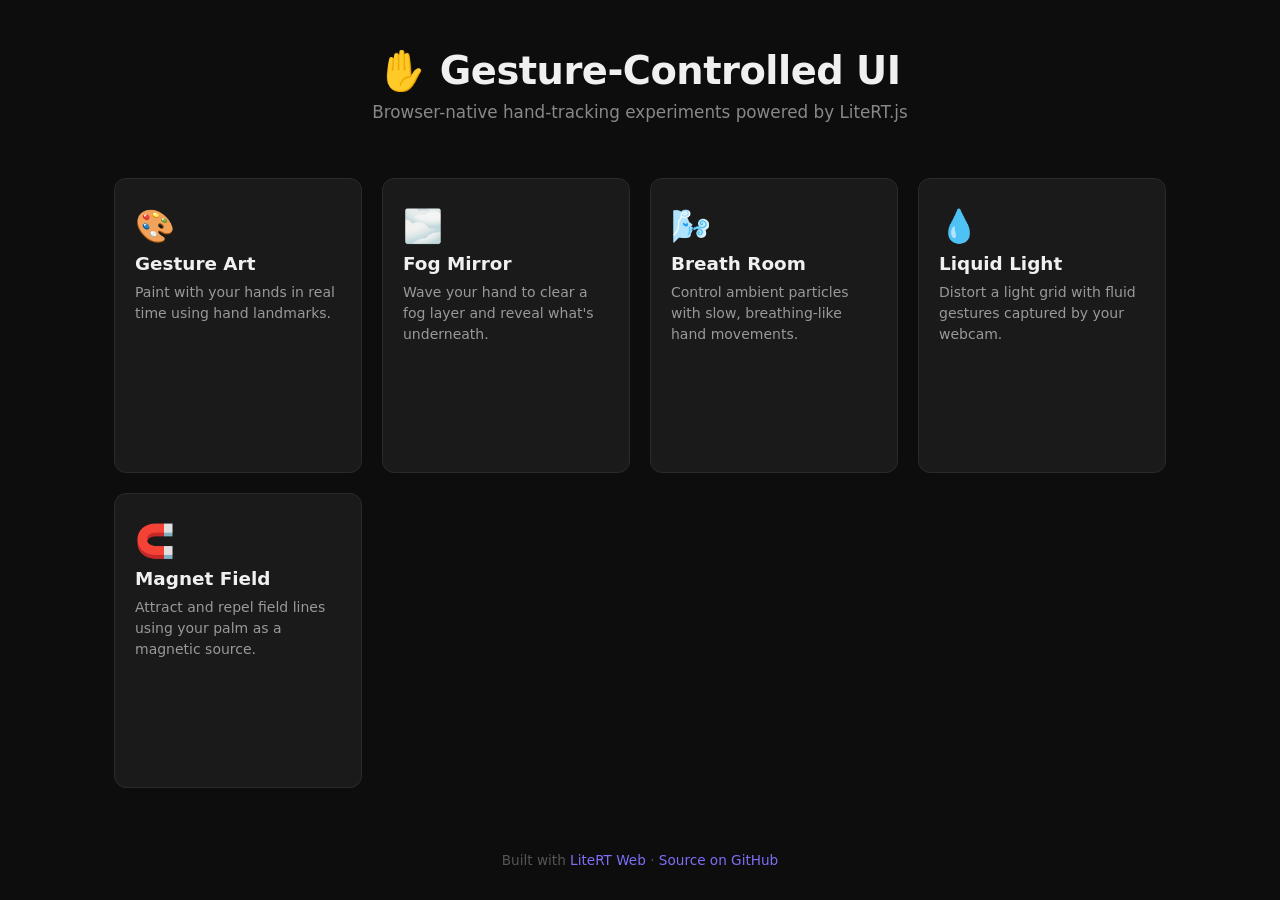
==== index.html @ 1d00eb79 "Initial commit: full gesture-controlled-ui project scaffold" ====
<!DOCTYPE html>
<html lang="en">
<head>
  <meta charset="UTF-8" />
  <meta name="viewport" content="width=device-width, initial-scale=1.0" />
  <title>Gesture-Controlled UI</title>
  <link rel="stylesheet" href="assets/css/main.css" />
</head>
<body>
  <header>
    <h1>✋ Gesture-Controlled UI</h1>
    <p>Browser-native hand-tracking experiments powered by LiteRT.js</p>
  </header>

  <main class="experiment-grid">
    <a class="card" href="experiments/gesture-art.html">
      <span class="emoji">🎨</span>
      <h2>Gesture Art</h2>
      <p>Paint with your hands in real time using hand landmarks.</p>
    </a>
    <a class="card" href="experiments/fog-mirror.html">
      <span class="emoji">🌫️</span>
      <h2>Fog Mirror</h2>
      <p>Wave your hand to clear a fog layer and reveal what's underneath.</p>
    </a>
    <a class="card" href="experiments/breath-room.html">
      <span class="emoji">🌬️</span>
      <h2>Breath Room</h2>
      <p>Control ambient particles with slow, breathing-like hand movements.</p>
    </a>
    <a class="card" href="experiments/liquid-light.html">
      <span class="emoji">💧</span>
      <h2>Liquid Light</h2>
      <p>Distort a light grid with fluid gestures captured by your webcam.</p>
    </a>
    <a class="card" href="experiments/magnet-field.html">
      <span class="emoji">🧲</span>
      <h2>Magnet Field</h2>
      <p>Attract and repel field lines using your palm as a magnetic source.</p>
    </a>
  </main>

  <footer>
    <p>Built with <a href="https://developers.google.com/edge/litert/web/get_started" target="_blank">LiteRT Web</a> · <a href="https://github.com/Lolz365/gesture-controlled-ui" target="_blank">Source on GitHub</a></p>
  </footer>
</body>
</html>
---- assets/css/main.css ----
*, *::before, *::after { box-sizing: border-box; margin: 0; padding: 0; }

body {
  font-family: 'Segoe UI', system-ui, sans-serif;
  background: #0d0d0d;
  color: #f0f0f0;
  min-height: 100vh;
  display: flex;
  flex-direction: column;
}

header {
  text-align: center;
  padding: 3rem 1rem 1.5rem;
}
header h1 { font-size: 2.4rem; letter-spacing: -0.5px; }
header p { color: #888; margin-top: 0.5rem; font-size: 1.05rem; }

.experiment-grid {
  display: grid;
  grid-template-columns: repeat(auto-fill, minmax(220px, 1fr));
  gap: 1.25rem;
  max-width: 1100px;
  margin: 2rem auto;
  padding: 0 1.5rem;
  flex: 1;
}

.card {
  background: #1a1a1a;
  border: 1px solid #2a2a2a;
  border-radius: 12px;
  padding: 1.75rem 1.25rem;
  text-decoration: none;
  color: inherit;
  transition: border-color 0.2s, transform 0.15s;
  display: flex;
  flex-direction: column;
  gap: 0.5rem;
}
.card:hover { border-color: #7c6ff7; transform: translateY(-3px); }
.card .emoji { font-size: 2rem; }
.card h2 { font-size: 1.15rem; }
.card p { font-size: 0.875rem; color: #999; line-height: 1.5; }

footer {
  text-align: center;
  padding: 2rem;
  color: #555;
  font-size: 0.85rem;
}
footer a { color: #7c6ff7; text-decoration: none; }
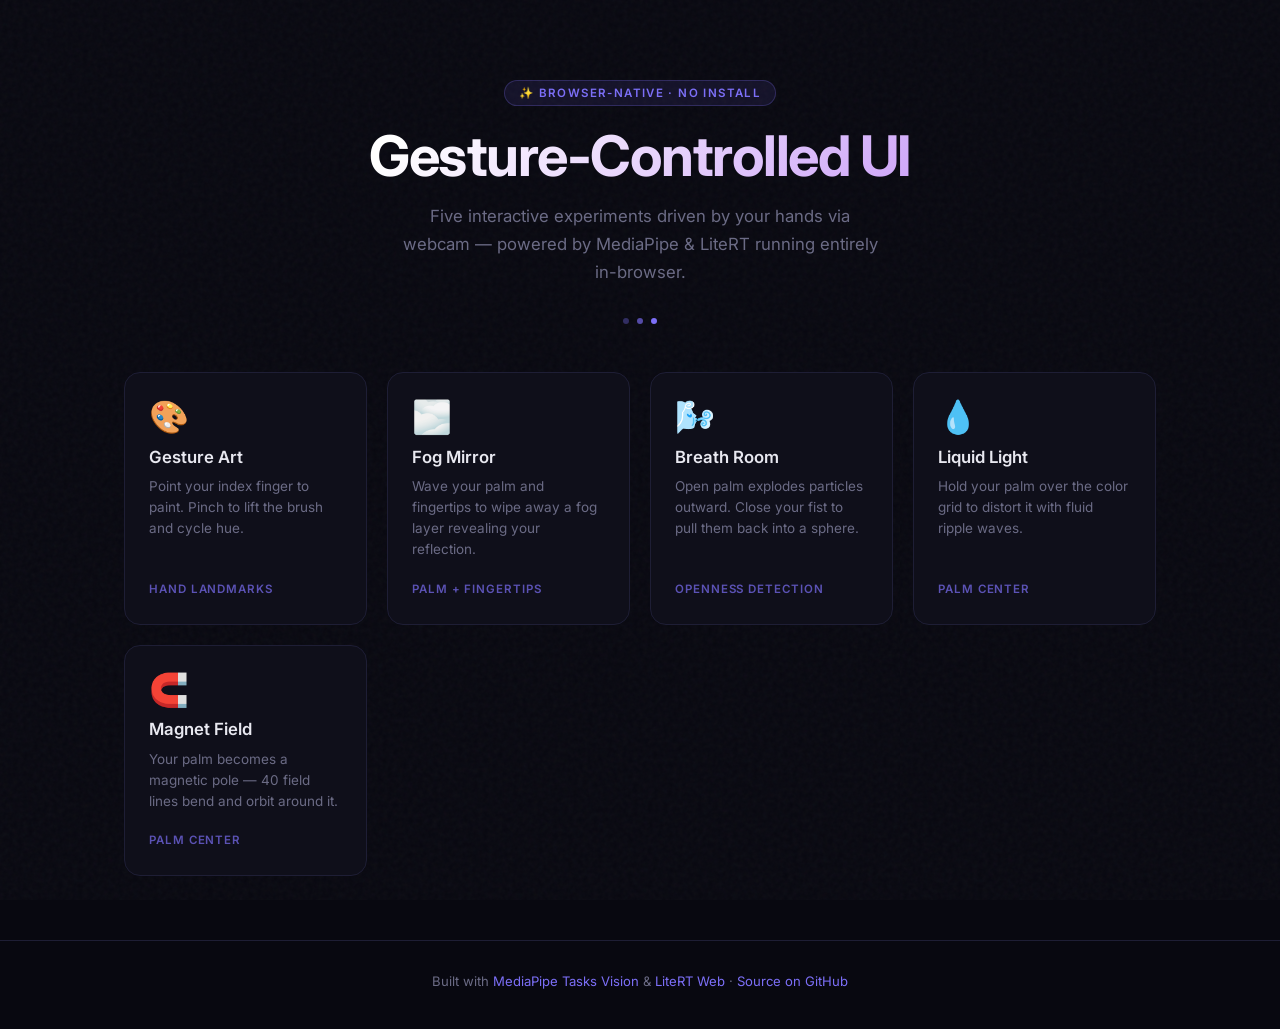
==== commit 4dabf038: "fix+redesign: add hand-tracker.js, wire MediaPipe on all experiments, full UI overhaul" ====
--- a/index.html
+++ b/index.html
@@ -4,44 +4,76 @@
   <meta charset="UTF-8" />
   <meta name="viewport" content="width=device-width, initial-scale=1.0" />
   <title>Gesture-Controlled UI</title>
+  <link rel="preconnect" href="https://fonts.googleapis.com">
+  <link rel="preconnect" href="https://fonts.gstatic.com" crossorigin>
+  <link href="https://fonts.googleapis.com/css2?family=Inter:wght@400;500;600;700&display=swap" rel="stylesheet">
   <link rel="stylesheet" href="assets/css/main.css" />
 </head>
 <body>
-  <header>
-    <h1>✋ Gesture-Controlled UI</h1>
-    <p>Browser-native hand-tracking experiments powered by LiteRT.js</p>
+  <header class="hero">
+    <div class="hero-badge">✨ Browser-native · No install</div>
+    <h1>Gesture-Controlled UI</h1>
+    <p>Five interactive experiments driven by your hands via webcam — powered by MediaPipe &amp; LiteRT running entirely in-browser.</p>
+    <div class="hero-dots"><span></span><span></span><span></span></div>
   </header>
 
   <main class="experiment-grid">
     <a class="card" href="experiments/gesture-art.html">
-      <span class="emoji">🎨</span>
+      <div class="card-icon">🎨</div>
       <h2>Gesture Art</h2>
-      <p>Paint with your hands in real time using hand landmarks.</p>
+      <p>Point your index finger to paint. Pinch to lift the brush and cycle hue.</p>
+      <div class="card-tag">Hand Landmarks</div>
     </a>
     <a class="card" href="experiments/fog-mirror.html">
-      <span class="emoji">🌫️</span>
+      <div class="card-icon">🌫️</div>
       <h2>Fog Mirror</h2>
-      <p>Wave your hand to clear a fog layer and reveal what's underneath.</p>
+      <p>Wave your palm and fingertips to wipe away a fog layer revealing your reflection.</p>
+      <div class="card-tag">Palm + Fingertips</div>
     </a>
     <a class="card" href="experiments/breath-room.html">
-      <span class="emoji">🌬️</span>
+      <div class="card-icon">🌬️</div>
       <h2>Breath Room</h2>
-      <p>Control ambient particles with slow, breathing-like hand movements.</p>
+      <p>Open palm explodes particles outward. Close your fist to pull them back into a sphere.</p>
+      <div class="card-tag">Openness Detection</div>
     </a>
     <a class="card" href="experiments/liquid-light.html">
-      <span class="emoji">💧</span>
+      <div class="card-icon">💧</div>
       <h2>Liquid Light</h2>
-      <p>Distort a light grid with fluid gestures captured by your webcam.</p>
+      <p>Hold your palm over the color grid to distort it with fluid ripple waves.</p>
+      <div class="card-tag">Palm Center</div>
     </a>
     <a class="card" href="experiments/magnet-field.html">
-      <span class="emoji">🧲</span>
+      <div class="card-icon">🧲</div>
       <h2>Magnet Field</h2>
-      <p>Attract and repel field lines using your palm as a magnetic source.</p>
+      <p>Your palm becomes a magnetic pole — 40 field lines bend and orbit around it.</p>
+      <div class="card-tag">Palm Center</div>
     </a>
   </main>
 
   <footer>
-    <p>Built with <a href="https://developers.google.com/edge/litert/web/get_started" target="_blank">LiteRT Web</a> · <a href="https://github.com/Lolz365/gesture-controlled-ui" target="_blank">Source on GitHub</a></p>
+    Built with <a href="https://developers.google.com/mediapipe" target="_blank">MediaPipe Tasks Vision</a> &amp;
+    <a href="https://developers.google.com/edge/litert/web/get_started" target="_blank">LiteRT Web</a> &middot;
+    <a href="https://github.com/Lolz365/gesture-controlled-ui" target="_blank">Source on GitHub</a>
   </footer>
+
+  <script>
+    // Animated card entrance
+    const cards = document.querySelectorAll('.card');
+    const io = new IntersectionObserver(entries => {
+      entries.forEach((e, i) => {
+        if (e.isIntersecting) {
+          e.target.style.animation = `fadeUp 0.45s ${i * 0.07}s both ease-out`;
+          io.unobserve(e.target);
+        }
+      });
+    }, { threshold: 0.1 });
+    cards.forEach(c => io.observe(c));
+  </script>
+  <style>
+    @keyframes fadeUp {
+      from { opacity: 0; transform: translateY(22px); }
+      to   { opacity: 1; transform: translateY(0); }
+    }
+  </style>
 </body>
 </html>
--- a/assets/css/main.css
+++ b/assets/css/main.css
@@ -1,52 +1,182 @@
+/* === Reset === */
 *, *::before, *::after { box-sizing: border-box; margin: 0; padding: 0; }
 
+/* === Tokens === */
+:root {
+  --bg: #080810;
+  --surface: #0f0f1a;
+  --surface2: #16162a;
+  --border: #1e1e35;
+  --accent: #7c6ff7;
+  --accent2: #b06ef5;
+  --text: #e8e8f0;
+  --muted: #6b6b85;
+  --radius: 16px;
+  --glow: 0 0 28px rgba(124,111,247,0.18);
+}
+
+/* === Base === */
+html { scroll-behavior: smooth; }
 body {
-  font-family: 'Segoe UI', system-ui, sans-serif;
-  background: #0d0d0d;
-  color: #f0f0f0;
+  font-family: 'Inter', 'Segoe UI', system-ui, sans-serif;
+  background: var(--bg);
+  color: var(--text);
   min-height: 100vh;
   display: flex;
   flex-direction: column;
+  overflow-x: hidden;
 }
 
-header {
+/* === Noise texture overlay === */
+body::before {
+  content: '';
+  position: fixed;
+  inset: 0;
+  background-image: url("data:image/svg+xml,%3Csvg viewBox='0 0 200 200' xmlns='http://www.w3.org/2000/svg'%3E%3Cfilter id='n'%3E%3CfeTurbulence type='fractalNoise' baseFrequency='0.9' numOctaves='4' stitchTiles='stitch'/%3E%3C/filter%3E%3Crect width='100%25' height='100%25' filter='url(%23n)' opacity='0.04'/%3E%3C/svg%3E");
+  pointer-events: none;
+  z-index: 0;
+}
+
+/* === Hero === */
+.hero {
+  position: relative;
   text-align: center;
-  padding: 3rem 1rem 1.5rem;
+  padding: 5rem 1.5rem 3rem;
+  z-index: 1;
 }
-header h1 { font-size: 2.4rem; letter-spacing: -0.5px; }
-header p { color: #888; margin-top: 0.5rem; font-size: 1.05rem; }
 
+.hero-badge {
+  display: inline-block;
+  font-size: 0.72rem;
+  font-weight: 600;
+  letter-spacing: 0.12em;
+  text-transform: uppercase;
+  color: var(--accent);
+  background: rgba(124,111,247,0.1);
+  border: 1px solid rgba(124,111,247,0.25);
+  border-radius: 100px;
+  padding: 0.3rem 0.85rem;
+  margin-bottom: 1.25rem;
+}
+
+.hero h1 {
+  font-size: clamp(2rem, 5vw, 3.5rem);
+  font-weight: 700;
+  letter-spacing: -1.5px;
+  line-height: 1.1;
+  background: linear-gradient(135deg, #fff 30%, var(--accent2) 100%);
+  -webkit-background-clip: text;
+  -webkit-text-fill-color: transparent;
+  background-clip: text;
+  margin-bottom: 1rem;
+}
+
+.hero p {
+  color: var(--muted);
+  font-size: 1.05rem;
+  max-width: 480px;
+  margin: 0 auto 2rem;
+  line-height: 1.65;
+}
+
+.hero-dots {
+  display: flex;
+  justify-content: center;
+  gap: 0.5rem;
+  margin-bottom: 0;
+}
+.hero-dots span {
+  width: 6px; height: 6px;
+  border-radius: 50%;
+  background: var(--accent);
+  opacity: 0.35;
+}
+.hero-dots span:nth-child(2) { opacity: 0.65; }
+.hero-dots span:nth-child(3) { opacity: 1; }
+
+/* === Grid === */
 .experiment-grid {
   display: grid;
-  grid-template-columns: repeat(auto-fill, minmax(220px, 1fr));
+  grid-template-columns: repeat(auto-fill, minmax(240px, 1fr));
   gap: 1.25rem;
-  max-width: 1100px;
-  margin: 2rem auto;
+  max-width: 1080px;
+  margin: 0 auto 4rem;
   padding: 0 1.5rem;
   flex: 1;
+  position: relative;
+  z-index: 1;
 }
 
+/* === Card === */
 .card {
-  background: #1a1a1a;
-  border: 1px solid #2a2a2a;
-  border-radius: 12px;
-  padding: 1.75rem 1.25rem;
+  background: var(--surface);
+  border: 1px solid var(--border);
+  border-radius: var(--radius);
+  padding: 1.75rem 1.5rem;
   text-decoration: none;
   color: inherit;
-  transition: border-color 0.2s, transform 0.15s;
   display: flex;
   flex-direction: column;
-  gap: 0.5rem;
+  gap: 0.6rem;
+  position: relative;
+  overflow: hidden;
+  transition: border-color 0.25s, transform 0.2s, box-shadow 0.25s;
 }
-.card:hover { border-color: #7c6ff7; transform: translateY(-3px); }
-.card .emoji { font-size: 2rem; }
-.card h2 { font-size: 1.15rem; }
-.card p { font-size: 0.875rem; color: #999; line-height: 1.5; }
 
+.card::before {
+  content: '';
+  position: absolute;
+  inset: 0;
+  background: radial-gradient(circle at 60% 0%, rgba(124,111,247,0.08) 0%, transparent 65%);
+  opacity: 0;
+  transition: opacity 0.3s;
+}
+
+.card:hover {
+  border-color: rgba(124,111,247,0.5);
+  transform: translateY(-4px);
+  box-shadow: var(--glow);
+}
+.card:hover::before { opacity: 1; }
+
+.card-icon {
+  font-size: 2rem;
+  line-height: 1;
+  margin-bottom: 0.25rem;
+}
+
+.card h2 {
+  font-size: 1.05rem;
+  font-weight: 600;
+  color: var(--text);
+}
+
+.card p {
+  font-size: 0.845rem;
+  color: var(--muted);
+  line-height: 1.55;
+}
+
+.card-tag {
+  margin-top: auto;
+  padding-top: 0.75rem;
+  font-size: 0.72rem;
+  font-weight: 600;
+  letter-spacing: 0.08em;
+  text-transform: uppercase;
+  color: var(--accent);
+  opacity: 0.7;
+}
+
+/* === Footer === */
 footer {
+  position: relative;
+  z-index: 1;
   text-align: center;
-  padding: 2rem;
-  color: #555;
-  font-size: 0.85rem;
+  padding: 2rem 1rem 2.5rem;
+  color: var(--muted);
+  font-size: 0.82rem;
+  border-top: 1px solid var(--border);
 }
-footer a { color: #7c6ff7; text-decoration: none; }
+footer a { color: var(--accent); text-decoration: none; }
+footer a:hover { text-decoration: underline; }
